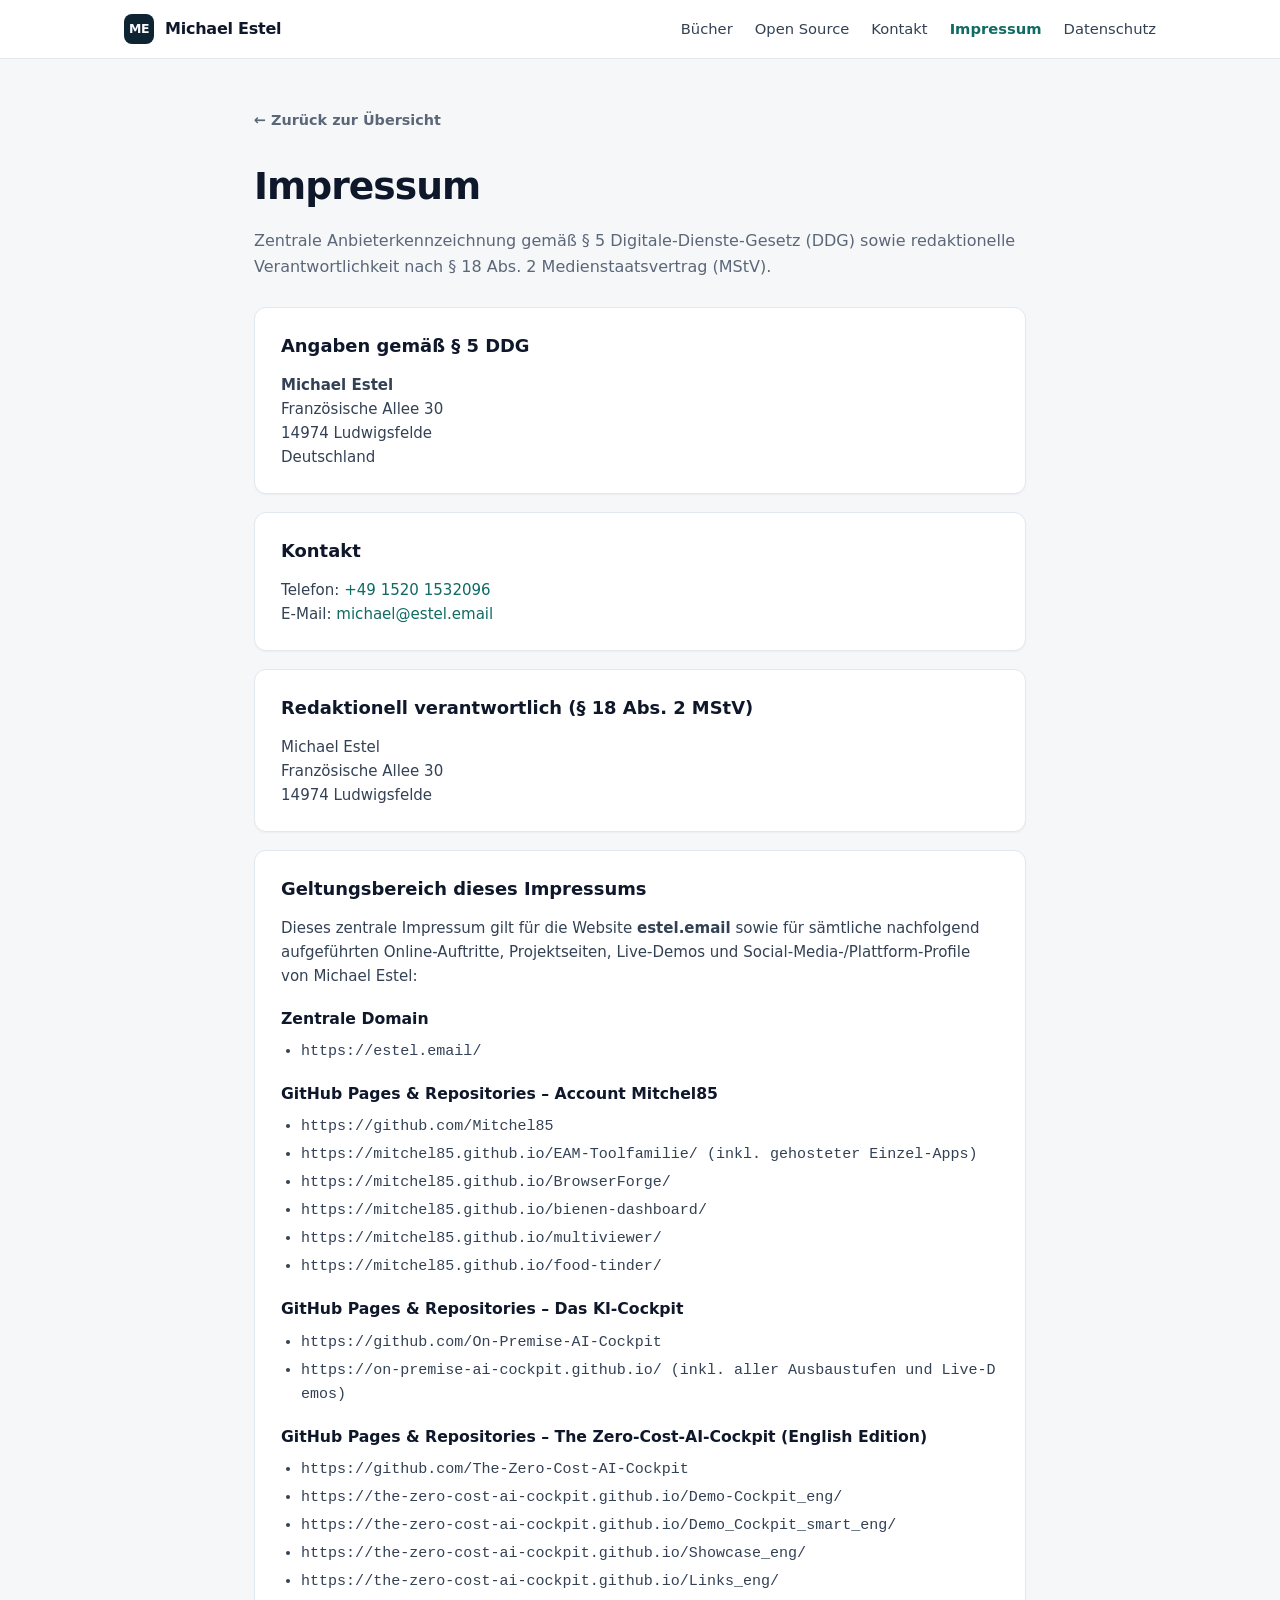
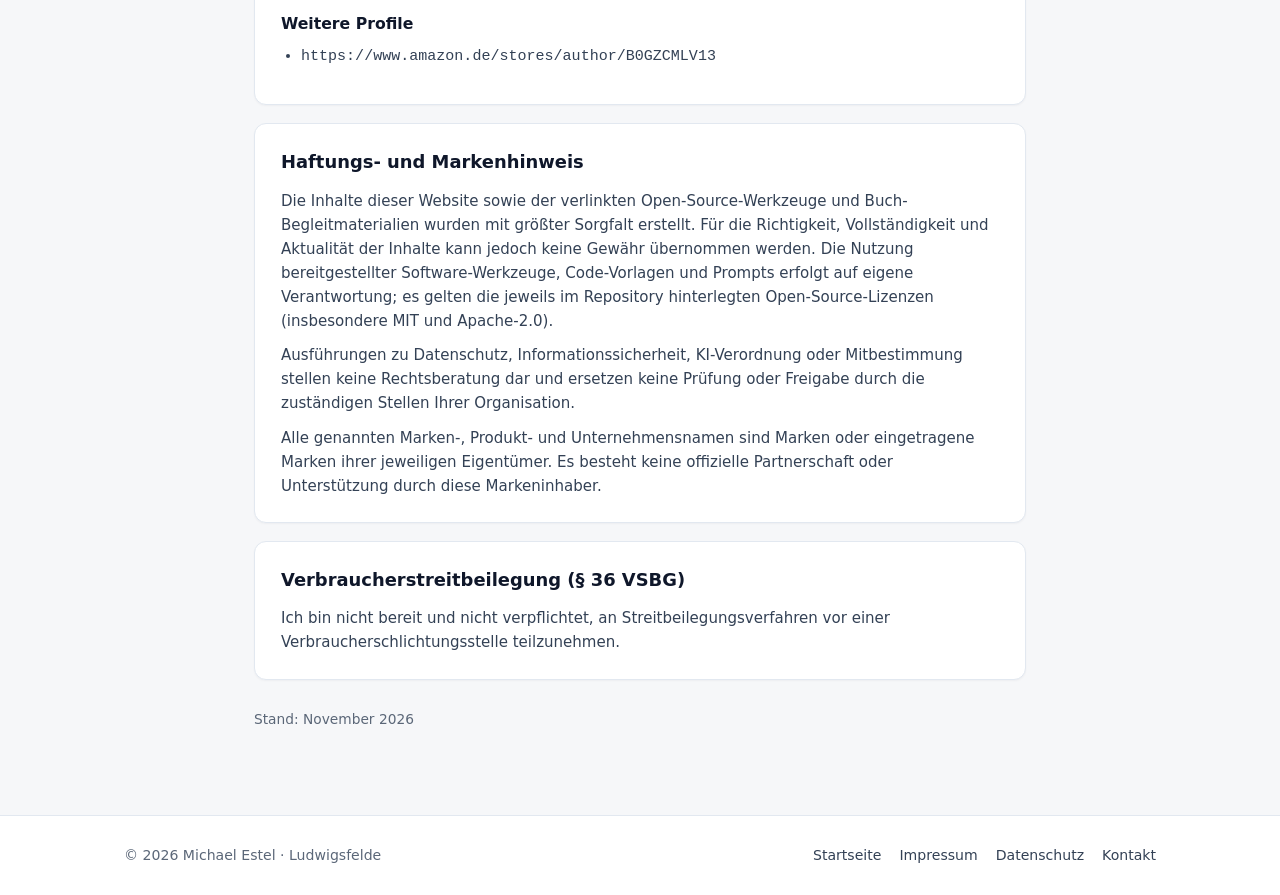
==== impressum.html @ deb33b44 "Zentrale Kontakt-, Projekt- und Rechtsseite (estel.email) eingerichtet" ====
<!DOCTYPE html>
<html lang="de">
<head>
  <meta charset="UTF-8">
  <meta name="viewport" content="width=device-width, initial-scale=1.0">
  <title>Impressum – estel.email | Michael Estel</title>
  <meta name="description" content="Zentrales Impressum und Anbieterkennzeichnung gemäß § 5 DDG für estel.email und die verknüpften GitHub-Pages-Auftritte von Michael Estel.">
  <meta name="robots" content="noindex, follow">
  <link rel="canonical" href="https://estel.email/impressum.html">
  <link rel="icon" type="image/svg+xml" href="favicon.svg">
  <link rel="stylesheet" href="styles.css">
</head>
<body>
  <header class="site-nav">
    <div class="nav-inner">
      <a class="brand" href="index.html">
        <span class="brand-mark" aria-hidden="true">ME</span>
        <span>Michael Estel</span>
      </a>
      <nav class="nav-links" aria-label="Hauptnavigation">
        <a href="index.html#buecher">Bücher</a>
        <a href="index.html#projekte">Open Source</a>
        <a href="index.html#kontakt">Kontakt</a>
        <a href="impressum.html" aria-current="page">Impressum</a>
        <a href="datenschutz.html">Datenschutz</a>
      </nav>
    </div>
  </header>

  <main class="legal-main">
    <a class="backlink" href="index.html">&larr; Zurück zur Übersicht</a>

    <h1>Impressum</h1>
    <p class="legal-intro">
      Zentrale Anbieterkennzeichnung gemäß § 5 Digitale-Dienste-Gesetz (DDG) sowie redaktionelle
      Verantwortlichkeit nach § 18 Abs. 2 Medienstaatsvertrag (MStV).
    </p>

    <section class="legal-card">
      <h2>Angaben gemäß § 5 DDG</h2>
      <p>
        <strong>Michael Estel</strong><br>
        Französische Allee 30<br>
        14974 Ludwigsfelde<br>
        Deutschland
      </p>
    </section>

    <section class="legal-card">
      <h2>Kontakt</h2>
      <p>
        Telefon: <a href="tel:+4915201532096">+49 1520 1532096</a><br>
        E-Mail: <a href="mailto:michael@estel.email">michael@estel.email</a>
      </p>
    </section>

    <section class="legal-card">
      <h2>Redaktionell verantwortlich (§ 18 Abs. 2 MStV)</h2>
      <p>
        Michael Estel<br>
        Französische Allee 30<br>
        14974 Ludwigsfelde
      </p>
    </section>

    <section class="legal-card">
      <h2>Geltungsbereich dieses Impressums</h2>
      <p>
        Dieses zentrale Impressum gilt für die Website <strong>estel.email</strong> sowie für
        sämtliche nachfolgend aufgeführten Online-Auftritte, Projektseiten, Live-Demos und
        Social-Media-/Plattform-Profile von Michael Estel:
      </p>

      <h3>Zentrale Domain</h3>
      <ul class="scope-list">
        <li>https://estel.email/</li>
      </ul>

      <h3>GitHub Pages &amp; Repositories – Account Mitchel85</h3>
      <ul class="scope-list">
        <li>https://github.com/Mitchel85</li>
        <li>https://mitchel85.github.io/EAM-Toolfamilie/ (inkl. gehosteter Einzel-Apps)</li>
        <li>https://mitchel85.github.io/BrowserForge/</li>
        <li>https://mitchel85.github.io/bienen-dashboard/</li>
        <li>https://mitchel85.github.io/multiviewer/</li>
        <li>https://mitchel85.github.io/food-tinder/</li>
      </ul>

      <h3>GitHub Pages &amp; Repositories – Das KI-Cockpit</h3>
      <ul class="scope-list">
        <li>https://github.com/On-Premise-AI-Cockpit</li>
        <li>https://on-premise-ai-cockpit.github.io/ (inkl. aller Ausbaustufen und Live-Demos)</li>
      </ul>

      <h3>GitHub Pages &amp; Repositories – The Zero-Cost-AI-Cockpit (English Edition)</h3>
      <ul class="scope-list">
        <li>https://github.com/The-Zero-Cost-AI-Cockpit</li>
        <li>https://the-zero-cost-ai-cockpit.github.io/Demo-Cockpit_eng/</li>
        <li>https://the-zero-cost-ai-cockpit.github.io/Demo_Cockpit_smart_eng/</li>
        <li>https://the-zero-cost-ai-cockpit.github.io/Showcase_eng/</li>
        <li>https://the-zero-cost-ai-cockpit.github.io/Links_eng/</li>
      </ul>

      <h3>Weitere Profile</h3>
      <ul class="scope-list">
        <li>https://www.amazon.de/stores/author/B0GZCMLV13</li>
      </ul>
    </section>

    <section class="legal-card">
      <h2>Haftungs- und Markenhinweis</h2>
      <p>
        Die Inhalte dieser Website sowie der verlinkten Open-Source-Werkzeuge und Buch-Begleitmaterialien
        wurden mit größter Sorgfalt erstellt. Für die Richtigkeit, Vollständigkeit und Aktualität der
        Inhalte kann jedoch keine Gewähr übernommen werden. Die Nutzung bereitgestellter Software-Werkzeuge,
        Code-Vorlagen und Prompts erfolgt auf eigene Verantwortung; es gelten die jeweils im Repository
        hinterlegten Open-Source-Lizenzen (insbesondere MIT und Apache-2.0).
      </p>
      <p>
        Ausführungen zu Datenschutz, Informationssicherheit, KI-Verordnung oder Mitbestimmung stellen
        keine Rechtsberatung dar und ersetzen keine Prüfung oder Freigabe durch die zuständigen Stellen
        Ihrer Organisation.
      </p>
      <p>
        Alle genannten Marken-, Produkt- und Unternehmensnamen sind Marken oder eingetragene Marken ihrer
        jeweiligen Eigentümer. Es besteht keine offizielle Partnerschaft oder Unterstützung durch diese
        Markeninhaber.
      </p>
    </section>

    <section class="legal-card">
      <h2>Verbraucherstreitbeilegung (§ 36 VSBG)</h2>
      <p>
        Ich bin nicht bereit und nicht verpflichtet, an Streitbeilegungsverfahren vor einer
        Verbraucherschlichtungsstelle teilzunehmen.
      </p>
    </section>

    <p class="updated">Stand: November 2026</p>
  </main>

  <footer class="site-footer">
    <div class="footer-inner">
      <div>&copy; 2026 Michael Estel &middot; Ludwigsfelde</div>
      <div class="footer-links">
        <a href="index.html">Startseite</a>
        <a href="impressum.html">Impressum</a>
        <a href="datenschutz.html">Datenschutz</a>
        <a href="mailto:michael@estel.email">Kontakt</a>
      </div>
    </div>
  </footer>
</body>
</html>
---- styles.css ----
/* ==========================================================================
   estel.email — Zentrale Profil-, Projekt- und Rechtsseite (Michael Estel)
   100 % lokal, keine externen Fonts, keine CDNs, keine Tracker.
   ========================================================================== */

:root {
  --bg: #f6f7f9;
  --surface: #ffffff;
  --surface-subtle: #f1f4f8;
  --ink: #0f172a;
  --ink-secondary: #334155;
  --muted: #5b6778;
  --border: #e2e8f0;
  --border-strong: #cbd5e1;
  --brand: #0f6b63;
  --brand-hover: #0b534d;
  --brand-soft: #eef8f6;
  --brand-border: #bfe5df;
  --navy: #0f2433;
  --navy-soft: #1c3648;
  --radius-sm: 8px;
  --radius-md: 12px;
  --radius-lg: 16px;
  --shadow-xs: 0 1px 2px rgba(15, 23, 42, 0.04);
  --shadow-sm: 0 4px 16px rgba(15, 23, 42, 0.05);
  --shadow-md: 0 10px 28px rgba(15, 23, 42, 0.08);
  --font-sans: system-ui, -apple-system, "Segoe UI", Roboto, "Helvetica Neue", Arial, sans-serif;
  --font-mono: ui-monospace, SFMono-Regular, Menlo, Consolas, "Liberation Mono", monospace;
  --max-w: 1080px;
}

*, *::before, *::after {
  box-sizing: border-box;
}

html {
  scroll-behavior: smooth;
}

body {
  margin: 0;
  font-family: var(--font-sans);
  background: var(--bg);
  color: var(--ink);
  line-height: 1.6;
  font-size: 16px;
  -webkit-font-smoothing: antialiased;
  text-rendering: optimizeLegibility;
}

a {
  color: var(--brand);
  text-decoration: none;
}

a:hover {
  text-decoration: underline;
  text-underline-offset: 3px;
}

a:focus-visible,
button:focus-visible,
input:focus-visible {
  outline: 2px solid var(--brand);
  outline-offset: 2px;
}

img {
  max-width: 100%;
  display: block;
}

.wrap {
  max-width: var(--max-w);
  margin: 0 auto;
  padding: 0 24px;
}

/* ---------- Navigation ---------- */
.site-nav {
  position: sticky;
  top: 0;
  z-index: 40;
  background: rgba(255, 255, 255, 0.92);
  backdrop-filter: blur(10px);
  -webkit-backdrop-filter: blur(10px);
  border-bottom: 1px solid var(--border);
}

.nav-inner {
  max-width: var(--max-w);
  margin: 0 auto;
  padding: 14px 24px;
  display: flex;
  align-items: center;
  justify-content: space-between;
  gap: 20px;
  flex-wrap: wrap;
}

.brand {
  display: inline-flex;
  align-items: center;
  gap: 11px;
  color: var(--ink);
  font-weight: 750;
  font-size: 1rem;
  letter-spacing: -0.015em;
}

.brand:hover {
  text-decoration: none;
}

.brand-mark {
  width: 30px;
  height: 30px;
  border-radius: 8px;
  background: var(--navy);
  color: #f8fafc;
  display: grid;
  place-items: center;
  font-size: 0.78rem;
  font-weight: 800;
  letter-spacing: -0.03em;
  flex-shrink: 0;
}

.nav-links {
  display: flex;
  align-items: center;
  gap: 22px;
  flex-wrap: wrap;
  font-size: 0.92rem;
  font-weight: 500;
}

.nav-links a {
  color: var(--ink-secondary);
}

.nav-links a:hover {
  color: var(--ink);
  text-decoration: none;
}

.nav-links a[aria-current="page"] {
  color: var(--brand);
  font-weight: 650;
}

/* ---------- Hero ---------- */
.hero {
  background: linear-gradient(180deg, #ffffff 0%, #f6f7f9 100%);
  border-bottom: 1px solid var(--border);
  padding: 64px 0 52px;
}

.hero-inner {
  max-width: 780px;
}

.eyebrow {
  display: inline-block;
  font-size: 0.78rem;
  font-weight: 700;
  text-transform: uppercase;
  letter-spacing: 0.08em;
  color: var(--brand);
  margin-bottom: 14px;
}

.hero h1 {
  margin: 0 0 16px;
  font-size: clamp(2rem, 4.2vw, 2.85rem);
  line-height: 1.15;
  letter-spacing: -0.03em;
  font-weight: 800;
  color: var(--ink);
}

.hero-lead {
  margin: 0 0 28px;
  font-size: 1.12rem;
  line-height: 1.65;
  color: var(--ink-secondary);
  max-width: 68ch;
}

.btn-row {
  display: flex;
  flex-wrap: wrap;
  gap: 12px;
  align-items: center;
}

.btn {
  display: inline-flex;
  align-items: center;
  justify-content: center;
  gap: 8px;
  padding: 11px 18px;
  border-radius: var(--radius-sm);
  font-weight: 650;
  font-size: 0.93rem;
  line-height: 1.2;
  border: 1px solid transparent;
  cursor: pointer;
  transition: background-color 0.15s ease, border-color 0.15s ease, color 0.15s ease;
}

.btn:hover {
  text-decoration: none;
}

.btn-primary {
  background: var(--brand);
  color: #ffffff;
}

.btn-primary:hover {
  background: var(--brand-hover);
}

.btn-dark {
  background: var(--navy);
  color: #ffffff;
}

.btn-dark:hover {
  background: var(--navy-soft);
}

.btn-secondary {
  background: var(--surface);
  color: var(--ink);
  border-color: var(--border-strong);
}

.btn-secondary:hover {
  background: var(--surface-subtle);
  border-color: #94a3b8;
}

.btn-sm {
  padding: 8px 13px;
  font-size: 0.85rem;
}

.trust-strip {
  margin-top: 38px;
  padding-top: 22px;
  border-top: 1px solid var(--border);
  display: flex;
  flex-wrap: wrap;
  gap: 10px 28px;
  font-size: 0.88rem;
  color: var(--muted);
}

.trust-strip span {
  display: inline-flex;
  align-items: center;
  gap: 8px;
}

.trust-dot {
  width: 6px;
  height: 6px;
  border-radius: 50%;
  background: var(--brand);
  flex-shrink: 0;
}

/* ---------- Sections ---------- */
.section {
  padding: 60px 0;
}

.section-alt {
  background: var(--surface);
  border-top: 1px solid var(--border);
  border-bottom: 1px solid var(--border);
}

.section-head {
  margin-bottom: 30px;
  max-width: 720px;
}

.section-head h2 {
  margin: 0 0 8px;
  font-size: clamp(1.45rem, 2.6vw, 1.85rem);
  letter-spacing: -0.025em;
  font-weight: 780;
  color: var(--ink);
}

.section-head p {
  margin: 0;
  color: var(--muted);
  font-size: 0.98rem;
}

/* ---------- Featured Book Card ---------- */
.book-feature {
  display: grid;
  grid-template-columns: 220px 1fr;
  gap: 32px;
  background: var(--surface);
  border: 1px solid var(--border);
  border-radius: var(--radius-lg);
  padding: 28px;
  box-shadow: var(--shadow-sm);
  align-items: start;
}

.book-cover-wrap {
  border-radius: 10px;
  overflow: hidden;
  border: 1px solid var(--border);
  box-shadow: var(--shadow-md);
  background: var(--navy);
}

.book-cover-wrap img {
  width: 100%;
  height: auto;
}

.badge {
  display: inline-block;
  font-size: 0.74rem;
  font-weight: 700;
  text-transform: uppercase;
  letter-spacing: 0.05em;
  color: var(--brand);
  background: var(--brand-soft);
  border: 1px solid var(--brand-border);
  padding: 3px 9px;
  border-radius: 999px;
  margin-bottom: 10px;
}

.badge-muted {
  color: var(--ink-secondary);
  background: var(--surface-subtle);
  border-color: var(--border);
}

.book-body h3 {
  margin: 0 0 6px;
  font-size: 1.5rem;
  letter-spacing: -0.02em;
  font-weight: 800;
}

.book-subtitle {
  margin: 0 0 14px;
  font-size: 1rem;
  color: var(--ink-secondary);
  font-weight: 500;
}

.book-desc {
  margin: 0 0 16px;
  color: var(--muted);
  font-size: 0.95rem;
}

.feature-list {
  margin: 0 0 22px;
  padding-left: 18px;
  color: var(--ink-secondary);
  font-size: 0.92rem;
}

.feature-list li {
  margin-bottom: 5px;
}

/* ---------- Editions Grid ---------- */
.editions-grid {
  display: grid;
  grid-template-columns: repeat(auto-fit, minmax(290px, 1fr));
  gap: 18px;
  margin-top: 22px;
}

.card {
  background: var(--surface);
  border: 1px solid var(--border);
  border-radius: var(--radius-md);
  padding: 22px 24px;
  box-shadow: var(--shadow-xs);
  display: flex;
  flex-direction: column;
  justify-content: space-between;
}

.card h3 {
  margin: 0 0 6px;
  font-size: 1.12rem;
  letter-spacing: -0.015em;
  font-weight: 750;
}

.card p {
  margin: 0 0 14px;
  color: var(--muted);
  font-size: 0.92rem;
}

.format-list {
  display: flex;
  flex-direction: column;
  gap: 8px;
  margin-top: 6px;
}

.format-link {
  display: flex;
  align-items: center;
  justify-content: space-between;
  padding: 9px 12px;
  border-radius: var(--radius-sm);
  border: 1px solid var(--border);
  background: var(--bg);
  color: var(--ink);
  font-size: 0.89rem;
  font-weight: 600;
  transition: border-color 0.15s ease, background-color 0.15s ease;
}

.format-link:hover {
  border-color: var(--brand);
  background: var(--brand-soft);
  text-decoration: none;
}

.format-link small {
  font-weight: 400;
  color: var(--muted);
  margin-left: 6px;
}

.format-arrow {
  color: var(--brand);
  font-weight: 700;
}

/* ---------- Projects Grid ---------- */
.project-grid {
  display: grid;
  grid-template-columns: repeat(auto-fit, minmax(300px, 1fr));
  gap: 20px;
}

.project-card {
  background: var(--surface);
  border: 1px solid var(--border);
  border-radius: var(--radius-md);
  padding: 24px;
  box-shadow: var(--shadow-xs);
  display: flex;
  flex-direction: column;
  justify-content: space-between;
  gap: 16px;
}

.project-card h3 {
  margin: 0 0 8px;
  font-size: 1.15rem;
  font-weight: 760;
  letter-spacing: -0.015em;
}

.project-card p {
  margin: 0;
  font-size: 0.92rem;
  color: var(--muted);
}

.project-meta {
  margin-top: 12px;
  font-size: 0.82rem;
  color: var(--ink-secondary);
  background: var(--surface-subtle);
  padding: 7px 10px;
  border-radius: 6px;
}

.card-actions {
  display: flex;
  flex-wrap: wrap;
  gap: 10px;
  padding-top: 12px;
  border-top: 1px solid var(--border);
}

/* ---------- Secondary / Archive Projects ---------- */
.sub-heading {
  margin: 38px 0 14px;
  font-size: 1rem;
  font-weight: 720;
  color: var(--ink-secondary);
}

.compact-grid {
  display: grid;
  grid-template-columns: repeat(auto-fit, minmax(230px, 1fr));
  gap: 12px;
}

.compact-item {
  background: var(--bg);
  border: 1px solid var(--border);
  border-radius: var(--radius-sm);
  padding: 14px 16px;
  display: flex;
  flex-direction: column;
  gap: 6px;
}

.compact-item strong {
  font-size: 0.93rem;
  color: var(--ink);
}

.compact-item span {
  font-size: 0.83rem;
  color: var(--muted);
}

.compact-links {
  display: flex;
  flex-wrap: wrap;
  gap: 12px;
  margin-top: 4px;
  font-size: 0.83rem;
  font-weight: 600;
}

/* ---------- About & Contact ---------- */
.two-col {
  display: grid;
  grid-template-columns: 1.15fr 0.85fr;
  gap: 28px;
  align-items: start;
}

.contact-list {
  list-style: none;
  margin: 0;
  padding: 0;
  display: flex;
  flex-direction: column;
  gap: 10px;
}

.contact-list li {
  display: flex;
  justify-content: space-between;
  gap: 12px;
  padding: 10px 0;
  border-bottom: 1px solid var(--border);
  font-size: 0.92rem;
}

.contact-list li:last-child {
  border-bottom: none;
  padding-bottom: 0;
}

.contact-label {
  color: var(--muted);
  font-weight: 500;
}

/* ---------- Newsletter ---------- */
.nl-box {
  margin-top: 28px;
  background: var(--navy);
  color: #f8fafc;
  border-radius: var(--radius-lg);
  padding: 28px 30px;
  display: grid;
  grid-template-columns: 1.1fr 1fr;
  gap: 24px;
  align-items: center;
}

.nl-box h3 {
  margin: 0 0 6px;
  font-size: 1.25rem;
  font-weight: 750;
  color: #ffffff;
}

.nl-box p {
  margin: 0;
  font-size: 0.92rem;
  color: #cbd5e1;
}

.nl-row {
  display: flex;
  gap: 10px;
  flex-wrap: wrap;
}

.nl-input {
  flex: 1 1 210px;
  padding: 11px 14px;
  border-radius: var(--radius-sm);
  border: 1px solid rgba(255, 255, 255, 0.22);
  background: rgba(255, 255, 255, 0.08);
  color: #ffffff;
  font-size: 0.93rem;
}

.nl-input::placeholder {
  color: #94a3b8;
}

.nl-hp {
  position: absolute;
  left: -9999px;
  width: 1px;
  height: 1px;
  opacity: 0;
}

.nl-note {
  margin: 10px 0 0 !important;
  font-size: 0.79rem !important;
  color: #94a3b8 !important;
}

.nl-note a {
  color: #5eead4;
}

/* ---------- Legal Pages (Impressum & Datenschutz) ---------- */
.legal-main {
  max-width: 820px;
  margin: 0 auto;
  padding: 48px 24px 72px;
}

.backlink {
  display: inline-flex;
  align-items: center;
  gap: 6px;
  font-size: 0.9rem;
  font-weight: 600;
  color: var(--muted);
  margin-bottom: 24px;
}

.backlink:hover {
  color: var(--brand);
  text-decoration: none;
}

.legal-main h1 {
  margin: 0 0 12px;
  font-size: clamp(1.8rem, 3.6vw, 2.35rem);
  letter-spacing: -0.025em;
  font-weight: 800;
}

.legal-intro {
  margin: 0 0 28px;
  color: var(--muted);
  font-size: 1rem;
}

.legal-card {
  background: var(--surface);
  border: 1px solid var(--border);
  border-radius: var(--radius-md);
  padding: 24px 26px;
  margin-bottom: 18px;
  box-shadow: var(--shadow-xs);
}

.legal-card h2 {
  margin: 0 0 12px;
  font-size: 1.12rem;
  font-weight: 760;
  color: var(--ink);
}

.legal-card h3 {
  margin: 18px 0 8px;
  font-size: 0.98rem;
  font-weight: 720;
  color: var(--ink);
}

.legal-card p,
.legal-card li {
  color: var(--ink-secondary);
  font-size: 0.94rem;
}

.legal-card p {
  margin: 0 0 10px;
}

.legal-card p:last-child {
  margin-bottom: 0;
}

.legal-card ul {
  margin: 8px 0 12px;
  padding-left: 20px;
}

.legal-card li {
  margin-bottom: 4px;
}

.legal-highlight {
  background: var(--brand-soft);
  border: 1px solid var(--brand-border);
  border-left: 4px solid var(--brand);
  border-radius: var(--radius-md);
  padding: 18px 22px;
  margin-bottom: 22px;
}

.legal-highlight strong {
  color: var(--ink);
}

.legal-highlight ul {
  margin: 8px 0 0;
  padding-left: 20px;
  color: var(--ink-secondary);
  font-size: 0.93rem;
}

.scope-list {
  font-family: var(--font-mono);
  font-size: 0.84rem !important;
  word-break: break-all;
}

.updated {
  margin-top: 28px;
  font-size: 0.86rem;
  color: var(--muted);
}

/* ---------- Footer ---------- */
.site-footer {
  background: var(--surface);
  border-top: 1px solid var(--border);
  padding: 28px 0;
  font-size: 0.88rem;
  color: var(--muted);
}

.footer-inner {
  max-width: var(--max-w);
  margin: 0 auto;
  padding: 0 24px;
  display: flex;
  flex-wrap: wrap;
  align-items: center;
  justify-content: space-between;
  gap: 14px 24px;
}

.footer-links {
  display: flex;
  flex-wrap: wrap;
  gap: 18px;
}

.footer-links a {
  color: var(--ink-secondary);
  font-weight: 500;
}

.footer-links a:hover {
  color: var(--brand);
}

/* ---------- Responsive ---------- */
@media (max-width: 820px) {
  .book-feature {
    grid-template-columns: 1fr;
    gap: 22px;
  }
  .book-cover-wrap {
    max-width: 210px;
  }
  .two-col,
  .nl-box {
    grid-template-columns: 1fr;
  }
}

@media (max-width: 560px) {
  .hero {
    padding: 44px 0 38px;
  }
  .section {
    padding: 44px 0;
  }
  .nav-inner {
    padding: 12px 18px;
  }
  .wrap,
  .footer-inner,
  .legal-main {
    padding-left: 18px;
    padding-right: 18px;
  }
  .book-feature,
  .nl-box,
  .legal-card {
    padding: 20px;
  }
}
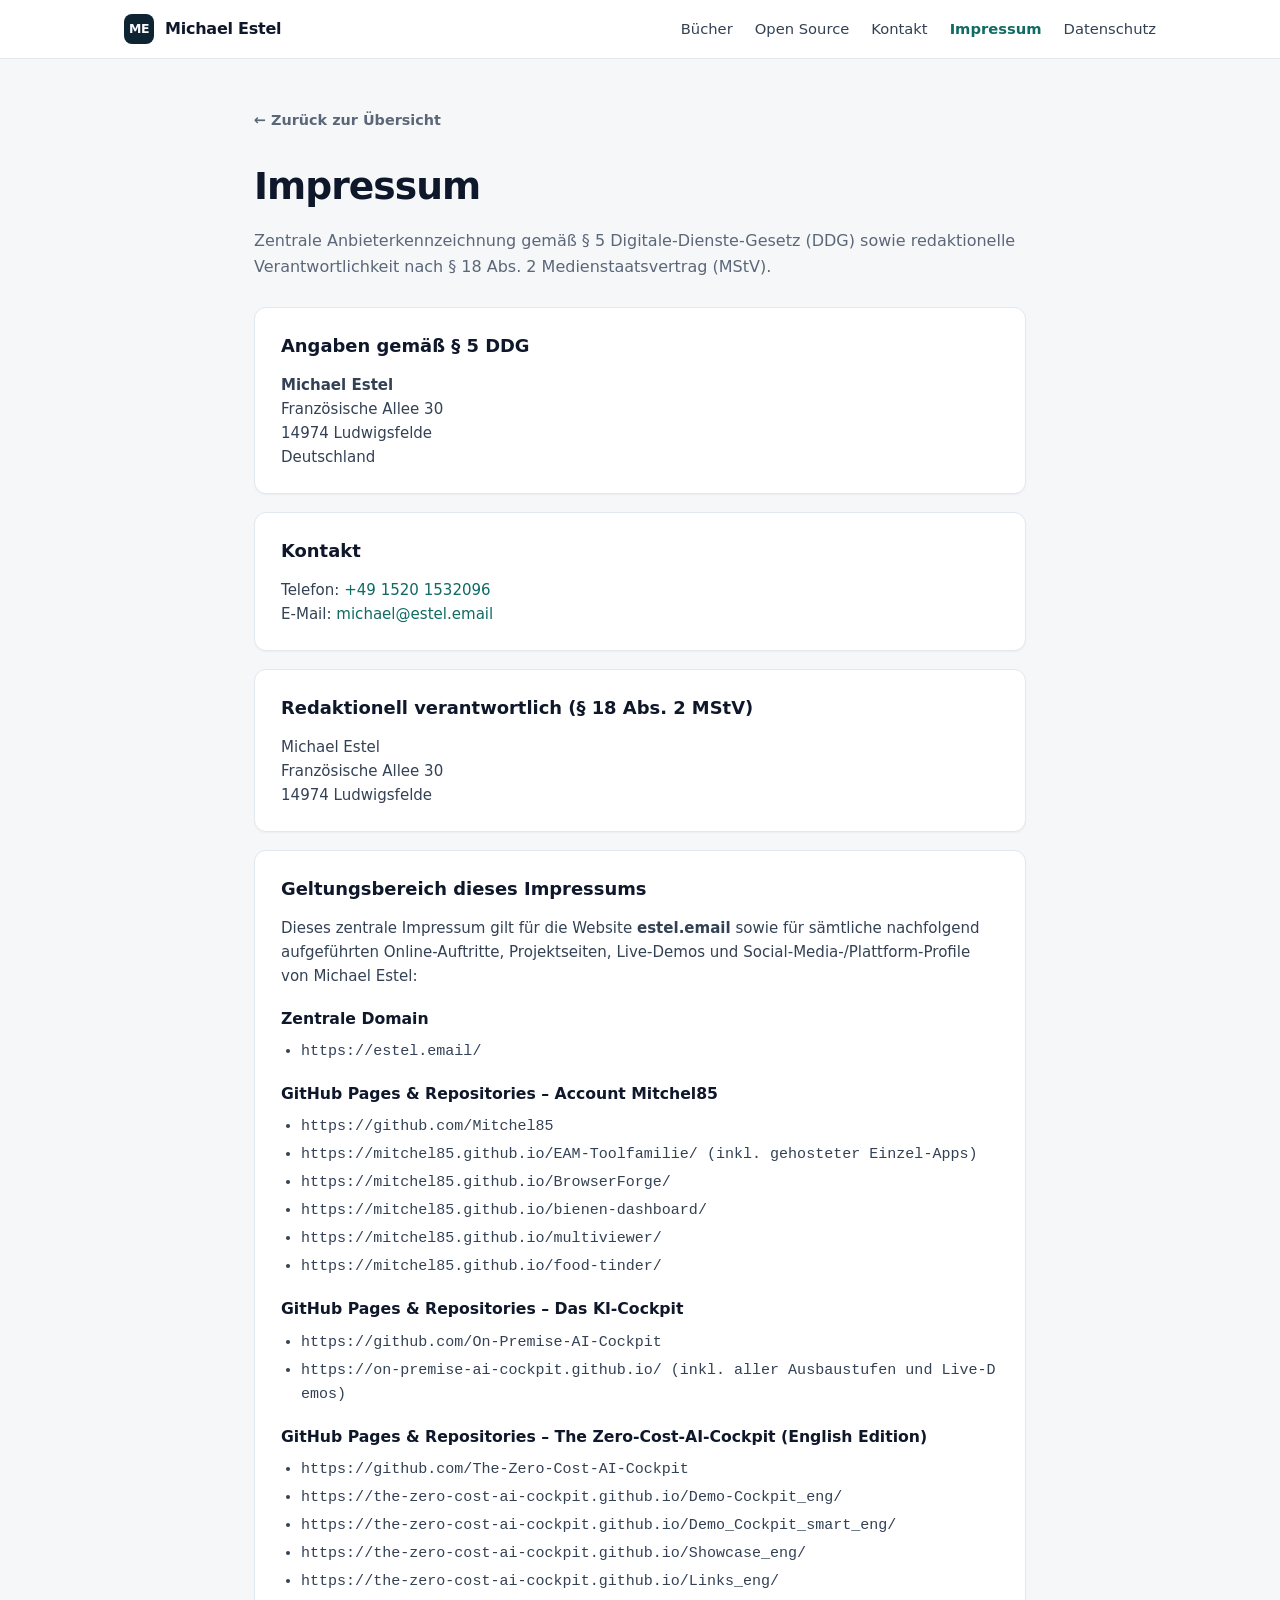
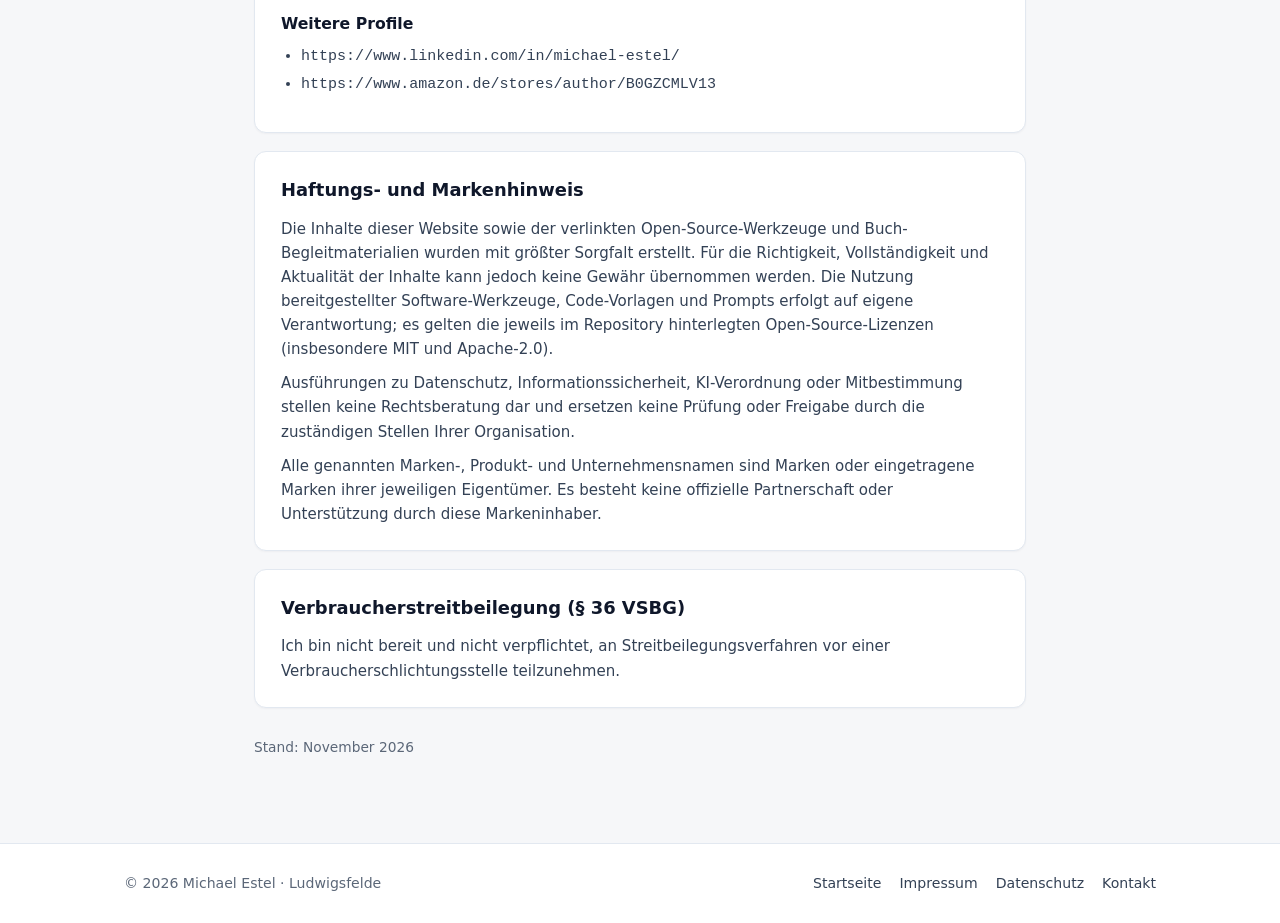
==== commit f5a65bdb: "LinkedIn-Profil in Kontakt, Footer und Impressum ergänzt" ====
--- a/impressum.html
+++ b/impressum.html
@@ -103,6 +103,7 @@
 
       <h3>Weitere Profile</h3>
       <ul class="scope-list">
+        <li>https://www.linkedin.com/in/michael-estel/</li>
         <li>https://www.amazon.de/stores/author/B0GZCMLV13</li>
       </ul>
     </section>
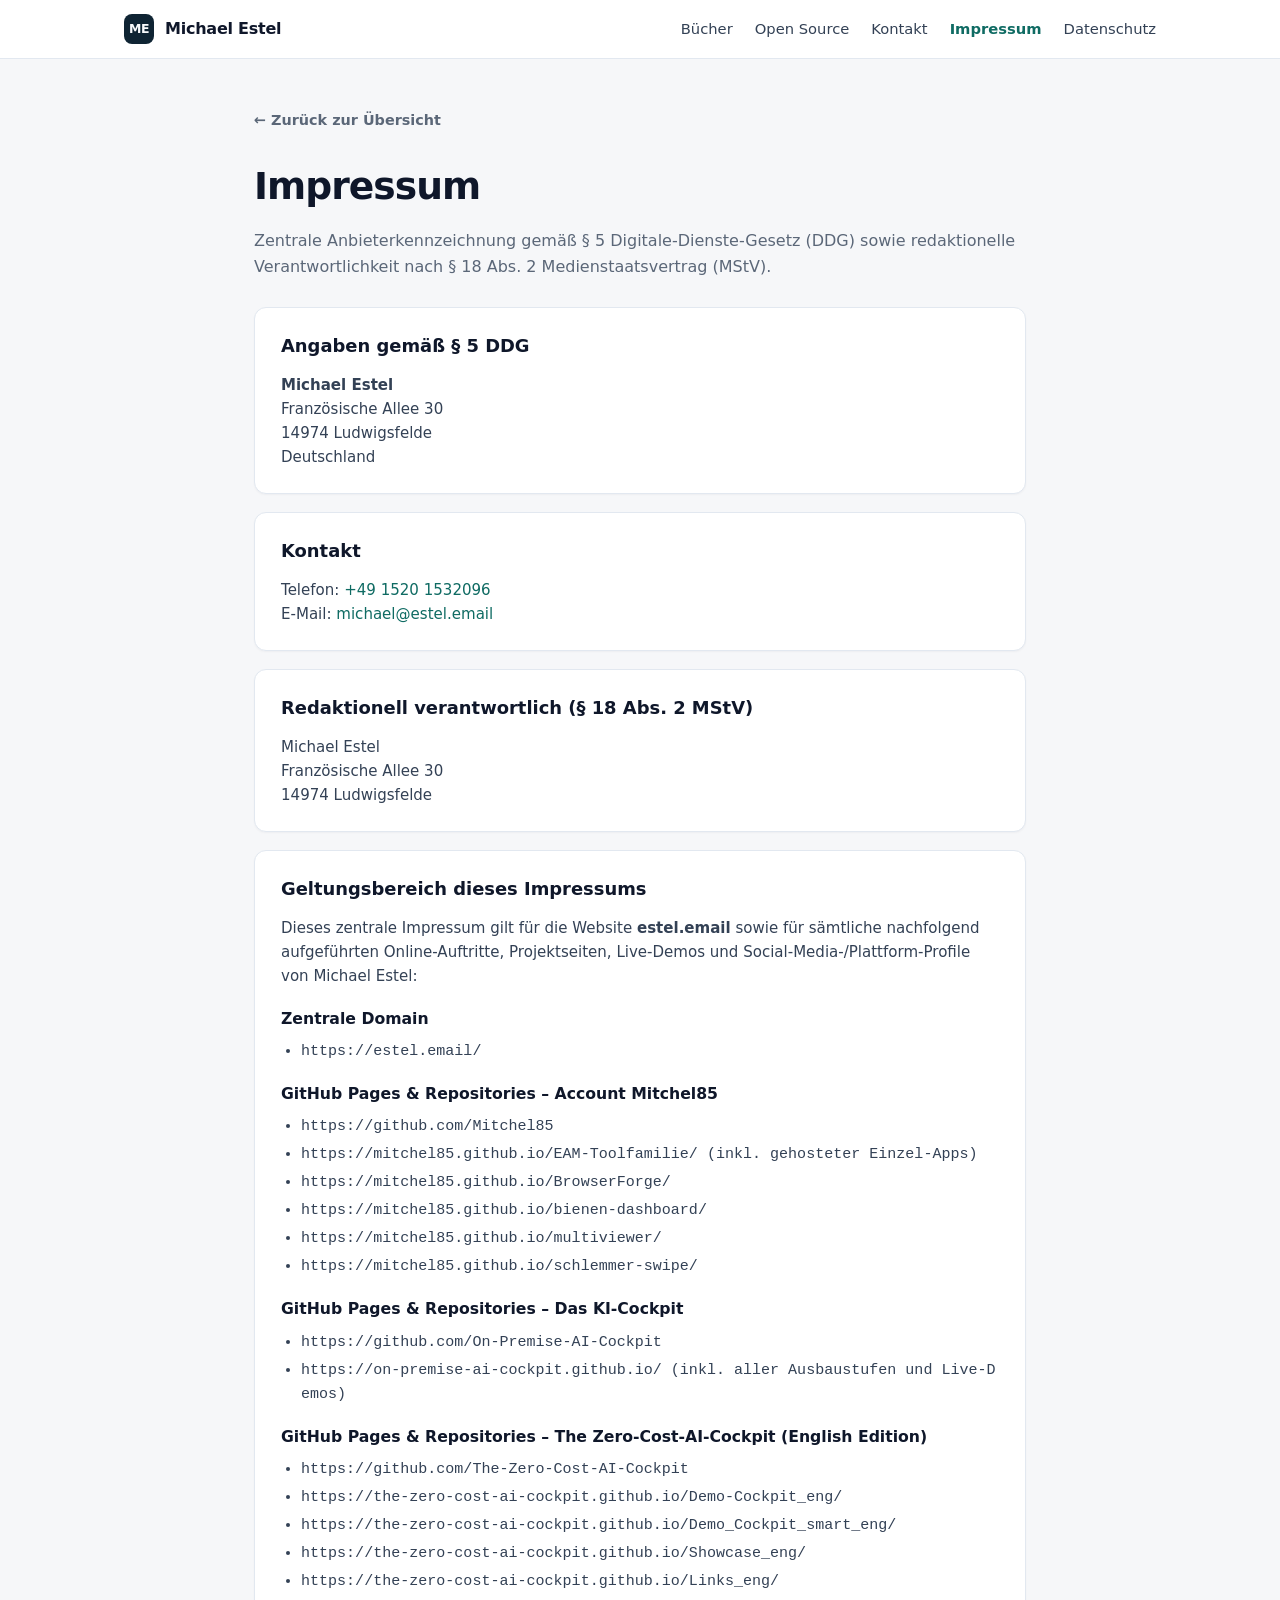
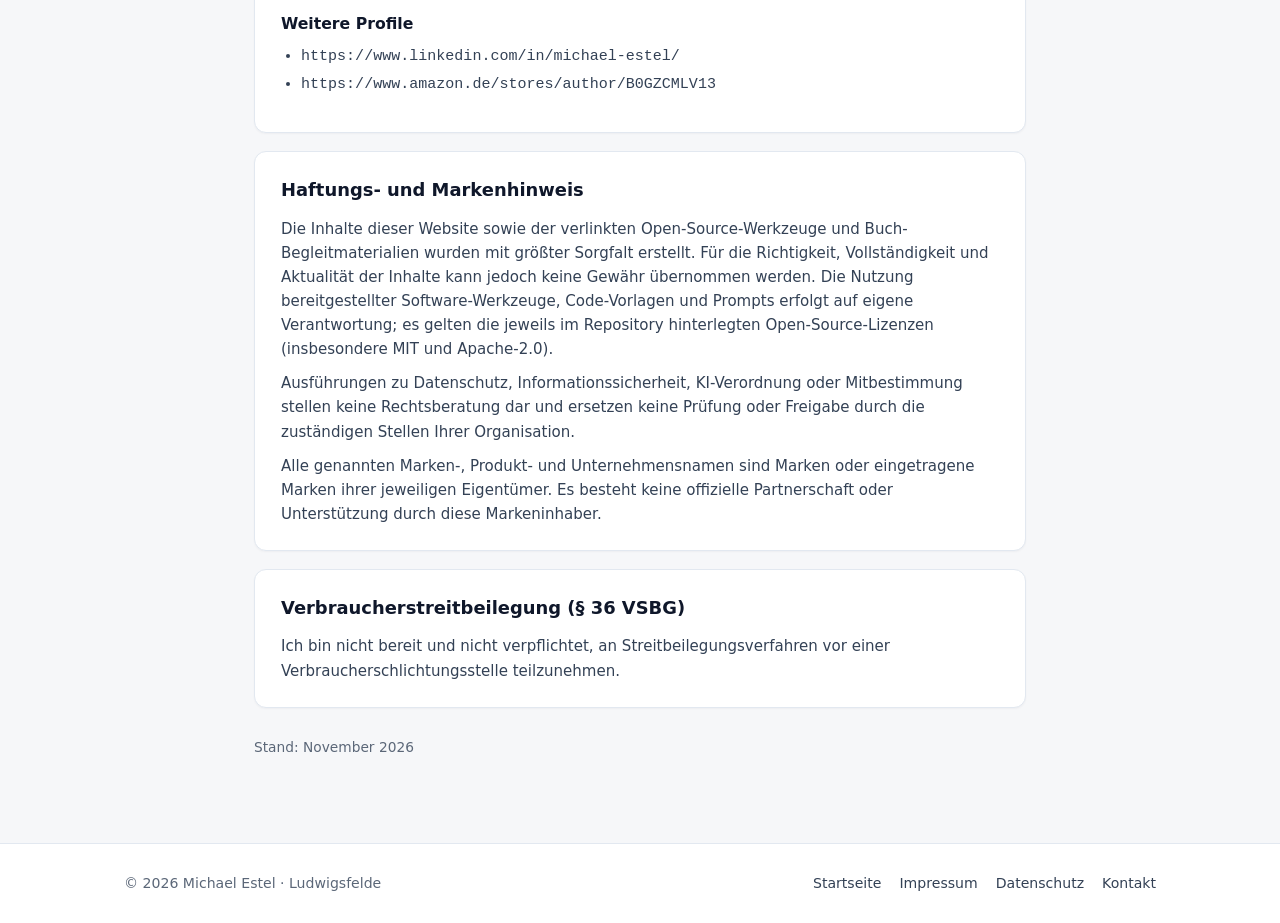
==== commit 31be9879: "Update project link from Food-Tinder to Schlemmer-Swipe" ====
--- a/impressum.html
+++ b/impressum.html
@@ -83,7 +83,7 @@
         <li>https://mitchel85.github.io/BrowserForge/</li>
         <li>https://mitchel85.github.io/bienen-dashboard/</li>
         <li>https://mitchel85.github.io/multiviewer/</li>
-        <li>https://mitchel85.github.io/food-tinder/</li>
+        <li>https://mitchel85.github.io/schlemmer-swipe/</li>
       </ul>
 
       <h3>GitHub Pages &amp; Repositories – Das KI-Cockpit</h3>
